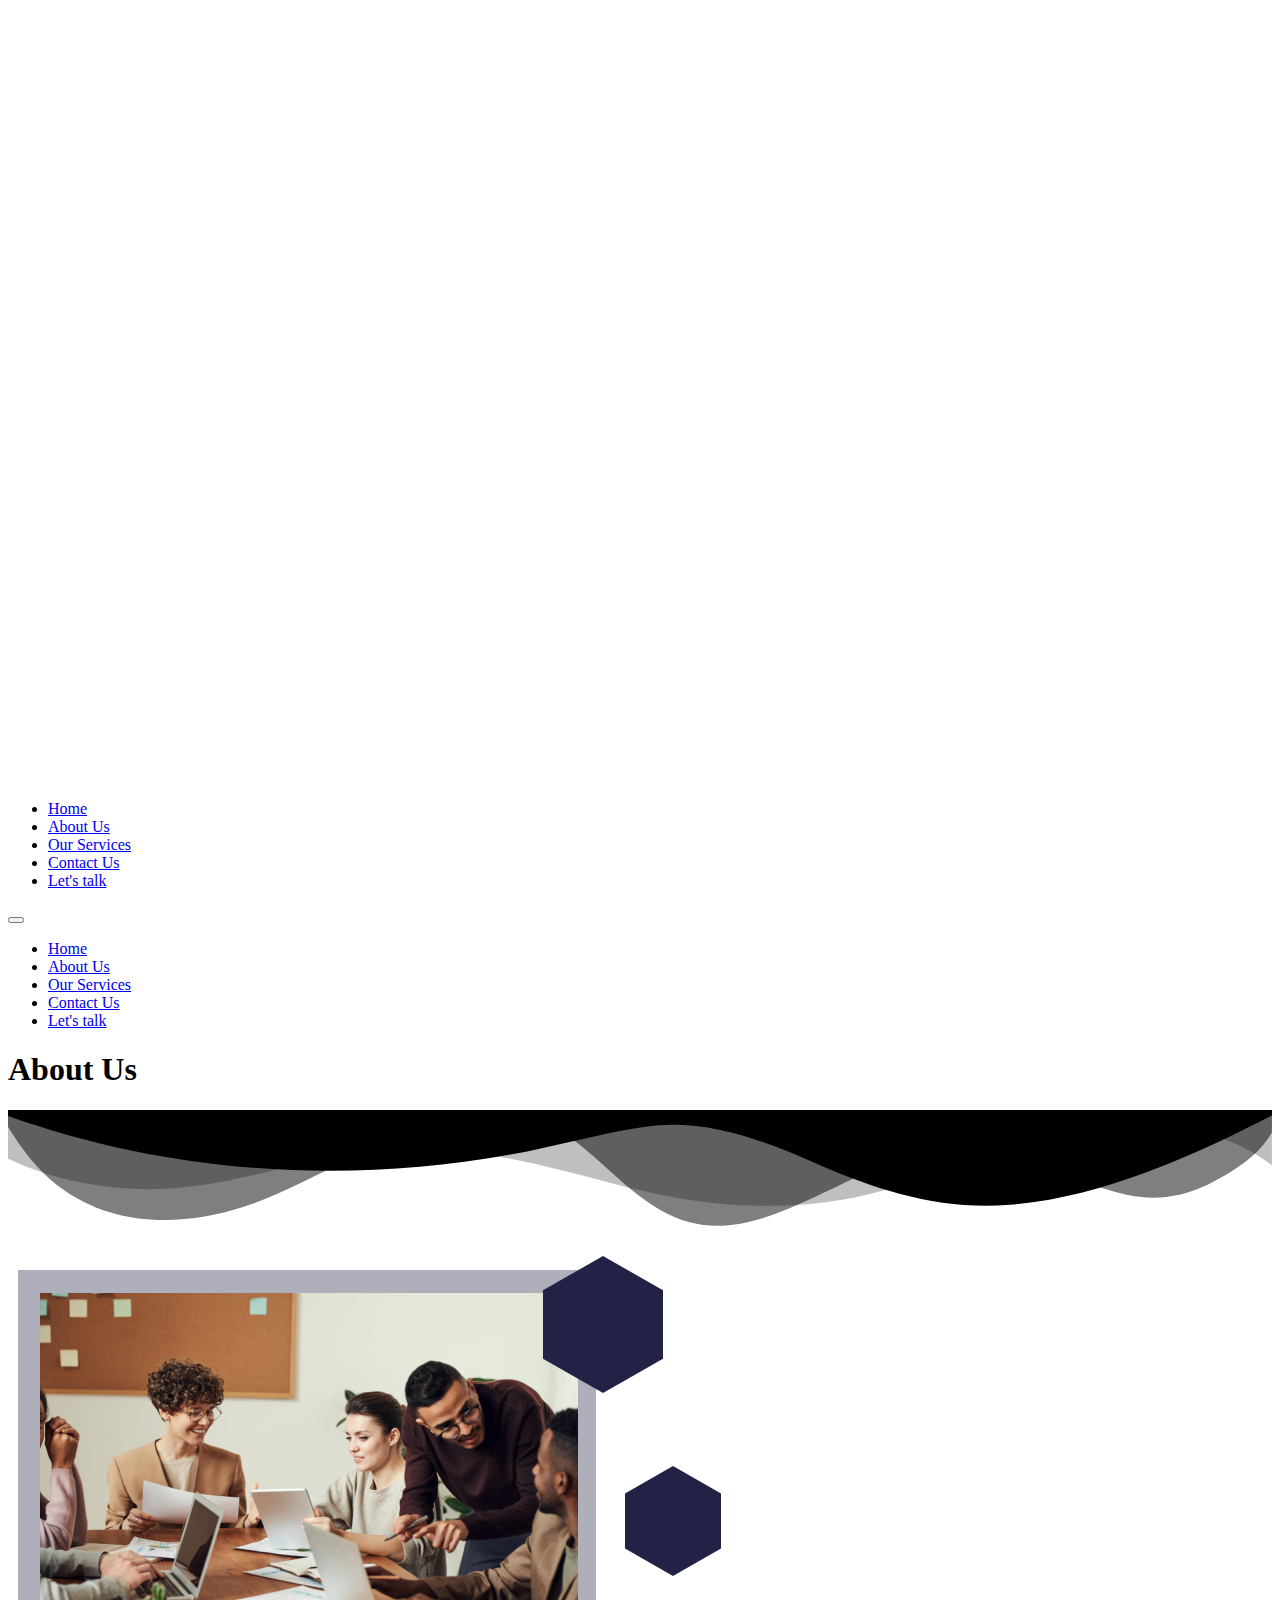
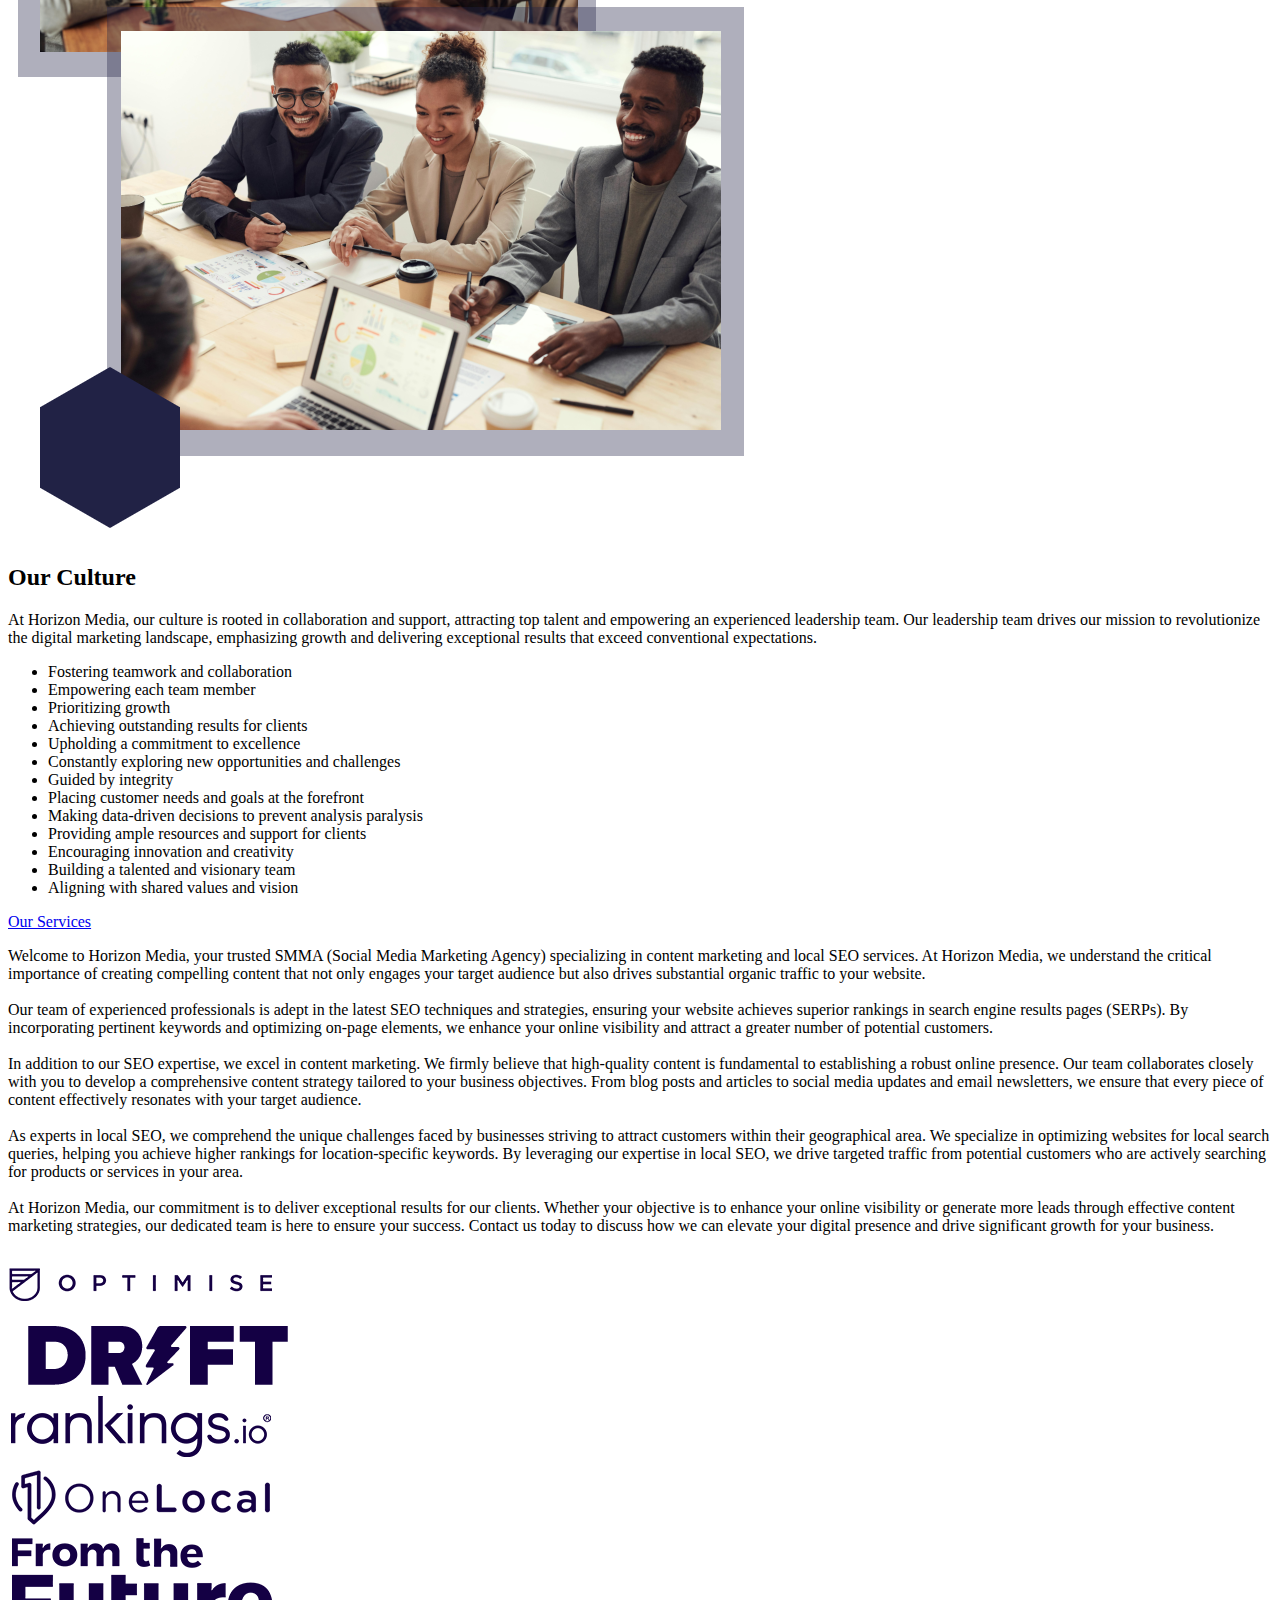
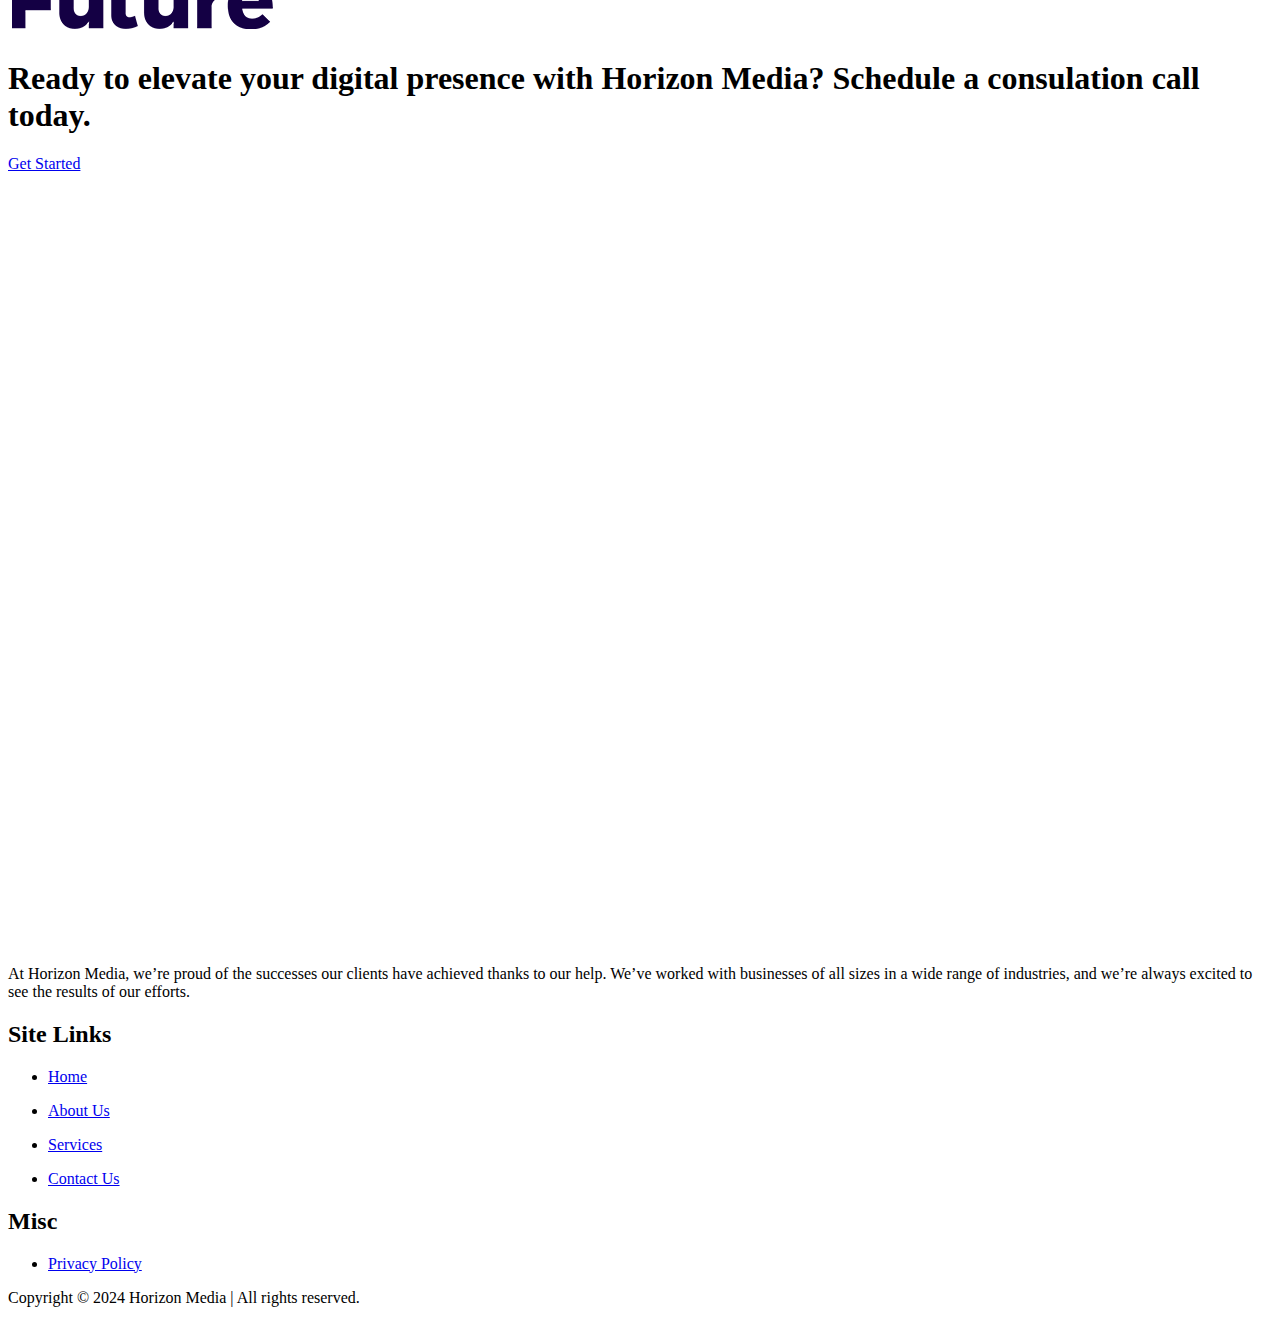
==== pages/about-us.html @ fee11a1e "Add files via upload" ====
<!DOCTYPE html>
<html lang="en">
  <head>
    <meta charset="UTF-8">
    <meta name="viewport" content="width=device-width, initial-scale=1.0">
    <title>About Us - Horizon Media</title>
    <link rel="preconnect" href="https://fonts.googleapis.com">
    <link rel="preconnect" href="https://fonts.gstatic.com" crossorigin>
    <link href="https://fonts.googleapis.com/css2?family=Poppins:ital,wght@0,100;0,200;0,300;0,400;0,500;0,600;0,700;0,800;0,900;1,100;1,200;1,300;1,400;1,500;1,600;1,700;1,800;1,900&display=swap" rel="stylesheet">
    <link rel="stylesheet" href="https://cdnjs.cloudflare.com/ajax/libs/font-awesome/6.5.2/css/all.min.css" integrity="sha512-SnH5WK+bZxgPHs44uWIX+LLJAJ9/2PkPKZ5QiAj6Ta86w+fsb2TkcmfRyVX3pBnMFcV7oQPJkl9QevSCWr3W6A==" crossorigin="anonymous" referrerpolicy="no-referrer" />
    <link rel="stylesheet" href="../style/about-us.css">
    <link rel="shortcut icon" href="../images/logo-transparent-png.ico" type="image/x-icon">
  </head>
<body>
  <nav class="navbar">
    <div class="container">
      <div class="logo">
        <a href="index.html">
          <img src="../images/fullLogo.png" alt="logo">
        </a>
      </div>
      
      <div class="main-menu">
        <ul>
          <li>
            <a href="../index.html">Home</a>
          </li>
          <li>
            <a href="./about-us.html">About Us</a>
          </li>
          <li>
            <a href="#">Our Services</a>
          </li>
          <li>
            <a href="#">Contact Us</a>
          </li>
          <li>
            <a class="btn btn-light" href="#"> Let's talk
              <i class="fa-solid fa-phone"></i> 
            </a>
          </li>
        </ul>
      </div>
      <!-- Hamburger Button -->
      <button id="hamburger-button" class="hamburger-button">
        <div class="hamburger-line"></div>
        <div class="hamburger-line"></div>
        <div class="hamburger-line"></div>
      </button>
      <div class="mobile-menu">
        <ul>
          <li>
            <a href="../index.html">Home</a>
          </li>
          <li>
            <a href="./about-us.html">About Us</a>
          </li>
          <li>
            <a href="#">Our Services</a>
          </li>
          <li>
            <a href="#">Contact Us</a>
          </li>
          <li>
            <a class="btn btn-light" href="#"> Let's talk
              <i class="fa-solid fa-phone"></i> 
            </a>
          </li>
        </ul>
      </div>
    </div>
  </nav>
<!-- title -->
  <header class="title">
    <div class="container">
      <h1 class="title-heading text-xxl">
        About Us
      </h1>
    </div>
    <div class="custom-shape-divider-bottom-1721507248">
      <svg data-name="Layer 1" xmlns="http://www.w3.org/2000/svg" viewBox="0 0 1200 120" preserveAspectRatio="none">
          <path d="M0,0V46.29c47.79,22.2,103.59,32.17,158,28,70.36-5.37,136.33-33.31,206.8-37.5C438.64,32.43,512.34,53.67,583,72.05c69.27,18,138.3,24.88,209.4,13.08,36.15-6,69.85-17.84,104.45-29.34C989.49,25,1113-14.29,1200,52.47V0Z" opacity=".25" class="shape-fill"></path>
          <path d="M0,0V15.81C13,36.92,27.64,56.86,47.69,72.05,99.41,111.27,165,111,224.58,91.58c31.15-10.15,60.09-26.07,89.67-39.8,40.92-19,84.73-46,130.83-49.67,36.26-2.85,70.9,9.42,98.6,31.56,31.77,25.39,62.32,62,103.63,73,40.44,10.79,81.35-6.69,119.13-24.28s75.16-39,116.92-43.05c59.73-5.85,113.28,22.88,168.9,38.84,30.2,8.66,59,6.17,87.09-7.5,22.43-10.89,48-26.93,60.65-49.24V0Z" opacity=".5" class="shape-fill"></path>
          <path d="M0,0V5.63C149.93,59,314.09,71.32,475.83,42.57c43-7.64,84.23-20.12,127.61-26.46,59-8.63,112.48,12.24,165.56,35.4C827.93,77.22,886,95.24,951.2,90c86.53-7,172.46-45.71,248.8-84.81V0Z" class="shape-fill"></path>
      </svg>
    </div>
  </header>  
  <section class="info1">
    <div class="container">
      <div class="img-container">
        <img src="../images/group-image.png" alt="Group Photo">
      </div>
      <div class="info1-content">
        <h2 class="info1-heading text-xl">
          Our Culture
        </h2>
        <p class="info1-text text-md">
          At Horizon Media, our culture is rooted in collaboration and support, attracting top talent and empowering an experienced leadership team. Our leadership team drives our mission to revolutionize the digital marketing landscape, emphasizing growth and delivering exceptional results that exceed conventional expectations.
        </p>
        <div class="list text-sm">
          <ul>
            <li>Fostering teamwork and collaboration</li>
            <li>Empowering each team member</li>
            <li>Prioritizing growth</li>
            <li>Achieving outstanding results for clients</li>
            <li>Upholding a commitment to excellence</li>
            <li>Constantly exploring new opportunities and challenges</li>
            <li>Guided by integrity</li>
            <li>Placing customer needs and goals at the forefront</li>
            <li>Making data-driven decisions to prevent analysis paralysis</li>
            <li>Providing ample resources and support for clients</li>
            <li>Encouraging innovation and creativity</li>
            <li>Building a talented and visionary team</li>
            <li>Aligning with shared values and vision</li>
          </ul>
        </div>
        <a href="#" class="btn btn-primary">Our Services<i class="fa-solid fa-arrow-right"></i></a>
      </div>
    </div>
  </section>
  <section class="info2">
    <div class="container">
      <div class="info2-content">
        <p class="info2-text text-md">
          Welcome to Horizon Media, your trusted SMMA (Social Media Marketing Agency) specializing in content marketing and local SEO services. At Horizon Media, we understand the critical importance of creating compelling content that not only engages your target audience but also drives substantial organic traffic to your website.
          <br><br>
          Our team of experienced professionals is adept in the latest SEO techniques and strategies, ensuring your website achieves superior rankings in search engine results pages (SERPs). By incorporating pertinent keywords and optimizing on-page elements, we enhance your online visibility and attract a greater number of potential customers.
          <br><br>
          In addition to our SEO expertise, we excel in content marketing. We firmly believe that high-quality content is fundamental to establishing a robust online presence. Our team collaborates closely with you to develop a comprehensive content strategy tailored to your business objectives. From blog posts and articles to social media updates and email newsletters, we ensure that every piece of content effectively resonates with your target audience.
          <br><br>
          As experts in local SEO, we comprehend the unique challenges faced by businesses striving to attract customers within their geographical area. We specialize in optimizing websites for local search queries, helping you achieve higher rankings for location-specific keywords. By leveraging our expertise in local SEO, we drive targeted traffic from potential customers who are actively searching for products or services in your area.
          <br><br>
          At Horizon Media, our commitment is to deliver exceptional results for our clients. Whether your objective is to enhance your online visibility or generate more leads through effective content marketing strategies, our dedicated team is here to ensure your success. Contact us today to discuss how we can elevate your digital presence and drive significant growth for your business.
        </p>
      </div>
    </div>
  </section>
  <section class="sponsors">
    <div class="container">
      <div class="img-container">
        <img src="../images/optimise.png" alt="logo">
      </div>
      <div class="img-container">
        <img src="../images/drift-2.png" alt="logo">
      </div>
      <div class="img-container">
        <img src="../images/rankings-b.png" alt="logo">
      </div>
      <div class="img-container">
        <img src="../images/one-local-b.png" alt="logo">
      </div>
      <div class="img-container">
        <img src="../images/ftf-2.png" alt="logo">
      </div>
    </div>
  </section>
  <section class="call">
    <div class="container">
      <h1 class="call-heading text-xxl">
        Ready to elevate your digital presence with Horizon Media? Schedule a consulation call today.
      </h1>
      <div class="cta-action">
        <a href="#" class="btn btn-light">Get Started<i class="fas fa-arrow-right"></i></a>
      </div>
    </div>
  </section>
  <footer>
    <div class="container">
      <div class="col-1">
        <a href="index.html" class="logo">
          <img src="../images/fullLogo.png" alt="">
        </a>
        <p class="footer-text text-md">
          At Horizon Media, we’re proud of the successes our clients have achieved thanks to our help. We’ve worked with businesses of all sizes in a wide range of industries, and we’re always excited to see the results of our efforts.
        </p>
        <div class="icons">
          <div class="fb">
            <a href="#"><i class="fab fa-facebook-f"></i></a>
          </div>
          <div class="ig">
            <a href="#"><i class="fa-brands fa-instagram"></i></a>
          </div>
        </div>
      </div>
      <div class="col-2">
        <h2 class="footer-heading">
          Site Links
        </h2>
        <div class="links">
          <ul>
            <li><a href="#">Home</a></li>
          </ul>
          <ul>
            <li><a href="#">About Us</a></li>
          </ul>
          <ul>
            <li><a href="#">Services</a></li>
          </ul>
          <ul>
            <li><a href="#">Contact Us</a></li>
          </ul>
        </div>
      </div>
      <div class="col-3">
        <h2 class="footer-heading">
          Misc
        </h2>
        <div class="links">
          <ul>
            <li><a href="#">Privacy Policy</a></li>
          </ul>
        </div>
      </div>
    </div>
  </footer>
  <section class="copyright">
    <p>Copyright © 2024 Horizon Media | All rights reserved.</p>
  </section>
  <script src="../js/main.js" defer></script>
</body>
</html>
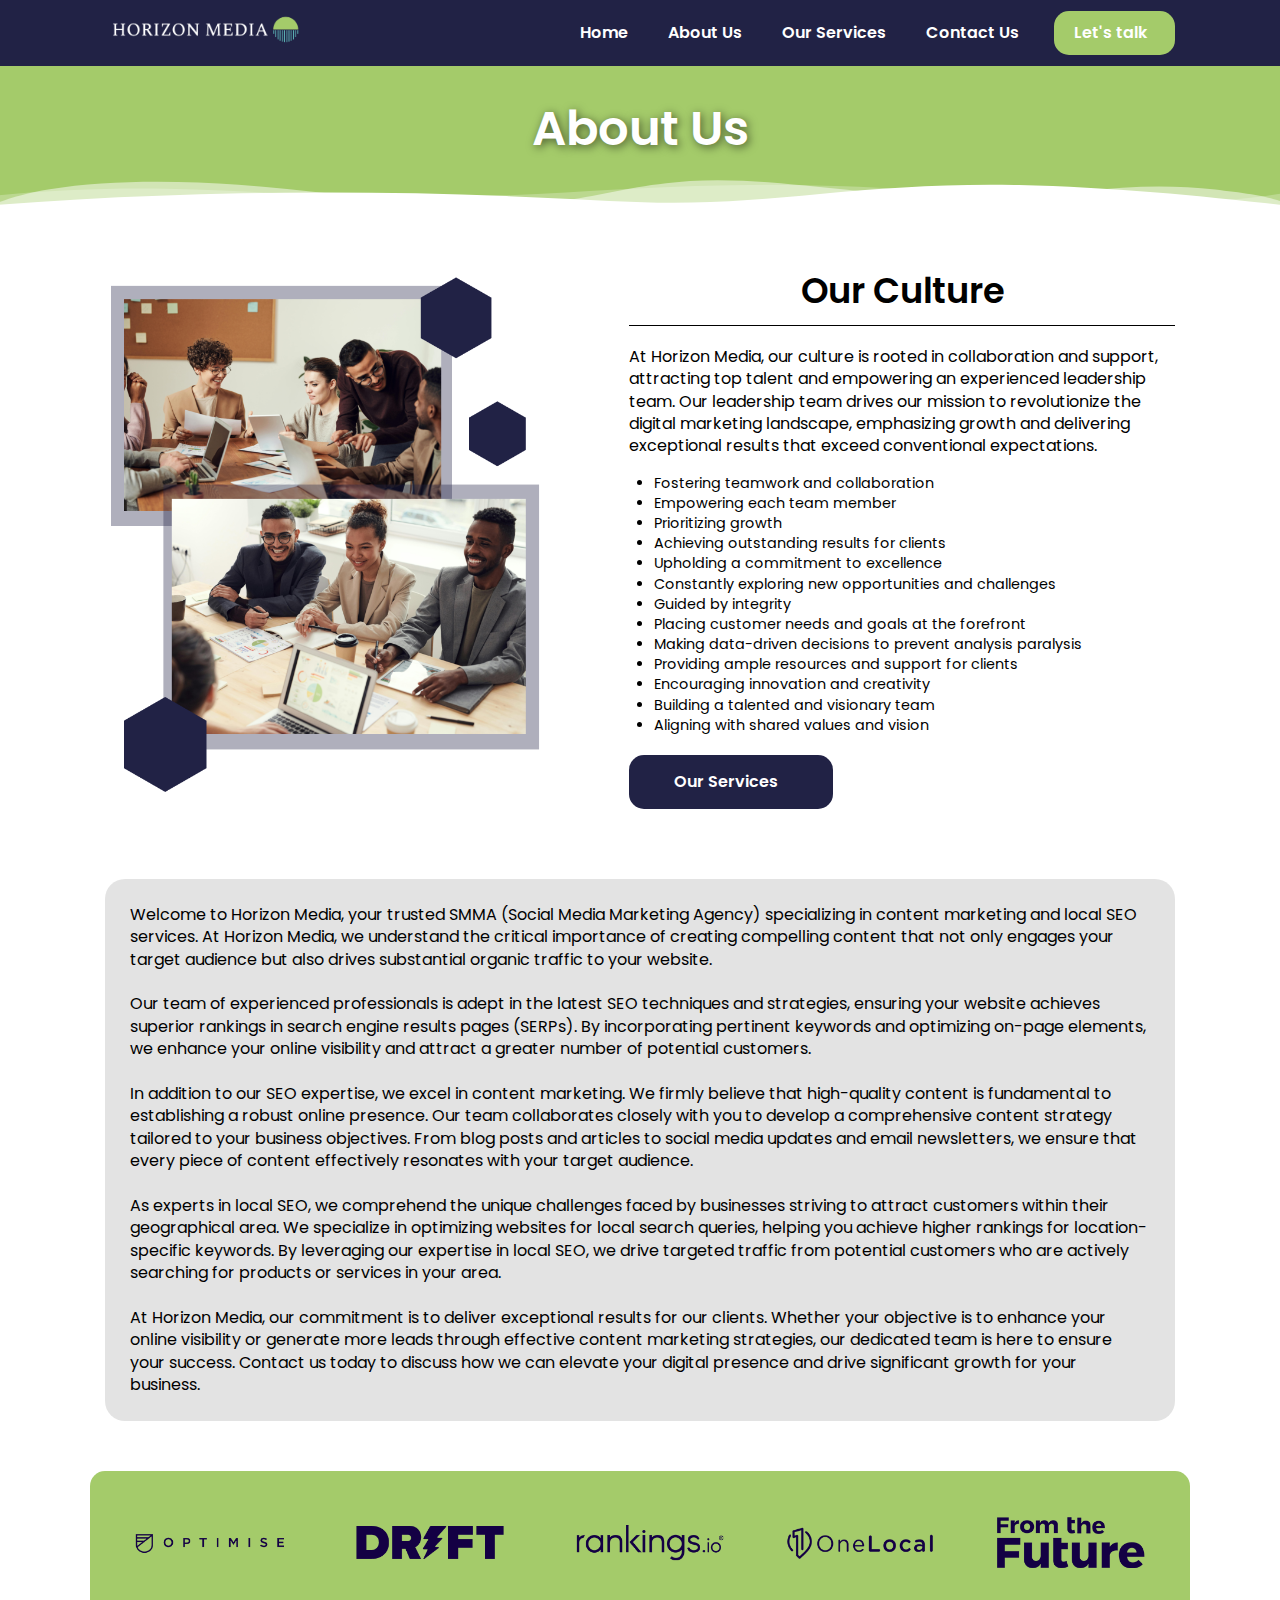
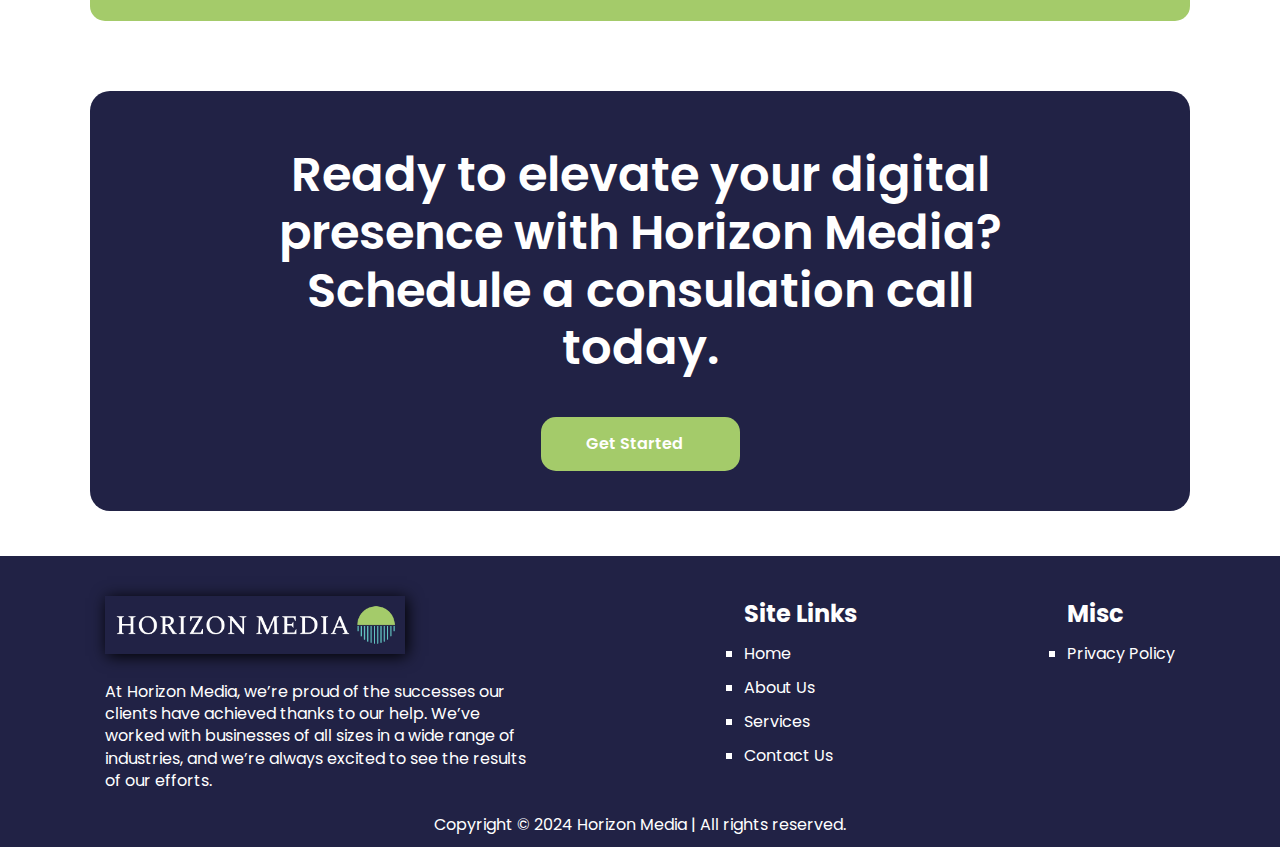
==== commit 948761b2: "Update about-us.html" ====
--- a/pages/about-us.html
+++ b/pages/about-us.html
@@ -114,7 +114,7 @@
             <li>Aligning with shared values and vision</li>
           </ul>
         </div>
-        <a href="#" class="btn btn-primary">Our Services<i class="fa-solid fa-arrow-right"></i></a>
+        <a href="./our-services.html" class="btn btn-primary">Our Services<i class="fa-solid fa-arrow-right"></i></a>
       </div>
     </div>
   </section>
@@ -218,4 +218,4 @@
   </section>
   <script src="../js/main.js" defer></script>
 </body>
-</html> +</html> 
--- a/style/about-us.css
+++ b/style/about-us.css
@@ -0,0 +1,537 @@
+* {
+  margin: 0;
+  padding: 0;
+  box-sizing: border-box;
+}
+
+:root {
+  --main-clr: #212245;
+  --acc-clr: #A4CB6A;
+  --scd-clr: #64C6C4;
+}
+
+.logo {
+  width: 200px;
+}
+
+html {
+  scroll-behavior: smooth;
+}
+
+body {
+  font-family: "Poppins", sans-serif;
+  font-size: 16px;
+  line-height: 1.5;
+  background-color: #fff;
+}
+
+a {
+  text-decoration: none;
+  color: white;
+}
+
+ul {
+  list-style: none;
+}
+
+img { 
+  max-width: 100%;
+}
+
+/* NavBar */
+.navbar {
+  background-color: var(--main-clr);
+  position: fixed;
+  top: 0;
+  left: 0;
+  width: 100%;
+  z-index: 100;
+}
+
+.navbar .container {
+  margin-top: 10px;
+  margin-bottom: 10px;
+  display: flex;
+  justify-content: space-between;
+  align-items: center;
+  position: relative;
+}
+
+.logo {
+  position: relative;
+}
+
+.navbar .main-menu {
+  position: relative;
+}
+
+.navbar .main-menu ul {
+  position: relative;
+  display: flex;
+}
+
+.navbar .main-menu ul li {
+  position: relative;
+}
+
+.navbar ul li a {
+  position: relative;
+  padding: 10px 20px;
+  display: block;
+  font-weight: 600;
+  transition: 0.5s;
+}
+
+.navbar ul li a:hover {
+  color: var(--acc-clr);
+}
+
+.navbar ul li a i {
+  margin-left: 8px;
+}
+
+.navbar ul li:last-child a {
+  margin-left: 15px;
+}
+
+.main-menu ul li a.btn:hover {
+  box-shadow: 1px 1px 10px var(--scd-clr);
+}
+
+/* header */
+
+header.title{
+  background-color: var(--acc-clr);
+}
+
+header.title .container {
+  padding-top: 100px;
+  padding-bottom: 20px;
+  color: white;
+  text-align: center;
+}
+
+.title-heading {
+  text-shadow: 2px 2px 10px rgba(0, 0, 0, 0.578);
+}
+
+.info1 .container{
+  display: flex;
+  align-items: center;
+  margin-top: 60px;
+}
+
+.info1 .container .img-container img{
+  width: 90%;
+  /* box-shadow: 0 8px 16px 0 rgba(0,0,0,0.2), 0 6px 20px 0 rgba(0,0,0,0.19); */
+}
+
+.info1 .container .img-container {
+  width: 49%;
+}
+
+.info1-content {
+  width: 51%;
+}
+
+h2.info1-heading {
+  font-weight: 600;
+  text-align: center;
+  border-bottom: 1px solid black;
+  padding-bottom: 10px;
+}
+
+.info1-text {
+  margin-top: 20px;
+  margin-bottom: 15px;
+}
+
+.info1-content .list {
+  padding-left: 25px;
+}
+
+.info1-content .list ul {
+  list-style-type: disc;
+}
+
+.info1-content a {
+  margin-top: 20px;
+}
+
+.info1-content a:hover {
+  box-shadow: 5px 5px 15px rgba(0, 0, 0, 0.368);
+}
+
+.info1-content a i {
+  margin-left: 10px;
+}
+
+
+.custom-shape-divider-bottom-1721507248 {
+  position: relative;
+  bottom: 0;
+  left: 0;
+  width: 100%;
+  overflow: hidden;
+  line-height: 0;
+  transform: rotate(180deg);
+}
+
+.custom-shape-divider-bottom-1721507248 svg {
+  position: relative;
+  display: block;
+  width: calc(100% + 1.3px);
+  height: 28px;
+  transform: rotateY(180deg);
+}
+
+.custom-shape-divider-bottom-1721507248 .shape-fill {
+  fill: #FFFFFF;
+}
+
+/* info2 */
+
+.info2-content {
+  background-color: rgba(138, 138, 138, 0.244);
+  border-radius: 20px;
+  padding: 25px;
+}
+
+.info2 .container {
+  margin-top: 70px;
+}
+
+/* sponsors */
+
+.sponsors .container {
+  background-color: var(--acc-clr);
+  height: 150px;
+  display: flex;
+  align-items: center;
+  border-radius: 15px;
+  margin-bottom: 70px;
+  margin-top: 50px;
+}
+
+.sponsors .container .img-container{
+  margin-inline: 30px;
+}
+
+.sponsors .container .img-container img {
+  width: 100%;
+}
+
+/* call */
+
+.call {
+  background-color: white;
+}
+
+.call .container {
+  background-color: var(--main-clr);
+  border-radius: 20px;
+  color: white;
+  padding-top: 55px;
+  padding-bottom: 40px;
+  display: flex;
+  flex-direction: column;
+  align-items: center;
+}
+
+.call-heading {
+  text-align: center;
+  width: 70%;
+  margin: 0 auto;
+}
+
+.call .container .cta-action {
+  margin-top: 40px;
+}
+
+.call .container .cta-action a:hover {
+  background-color: #bbe67c;
+  color: white;
+  box-shadow: 5px 5px 15px var(--scd-clr);
+}
+
+.call .container .cta-action a i {
+  margin-left: 12px;
+}
+/* footer */
+
+footer{
+  background-color: #212245;
+}
+
+footer .container {
+  margin-top: 45px;
+  display: flex;
+  justify-content: space-between;
+  padding-top: 40px;
+  color: white;
+}
+
+footer .container .col-1 {
+  width: 40%;
+}
+
+footer .container .col-1 .logo img {
+  width: 70%;
+  box-shadow: 2px 2px 15px black
+}
+
+.footer-text {
+  margin-top: 20px;
+}
+
+footer .links ul{
+  list-style-type: square;
+  margin-top: 10px;
+}
+
+.icons {
+  margin-top: 10px;
+  display: flex;
+  gap: 20px;
+  font-size: 30px;
+}
+
+footer .links ul li a {
+  transition: 0.4s;
+}
+
+footer .links ul li a:hover {
+  color: var(--acc-clr);
+}
+
+/* Copyright */
+
+.copyright {
+  padding: 10px 0;
+  background-color: #212245;
+  text-align: center;
+  color: white;
+}
+
+/* Utility Classes */
+
+.container {
+  max-width: 1100px;
+  margin: 0 auto;
+  padding: 0 15px;
+}
+
+.container-sm {
+  max-width: 1100px;
+  margin: 0 auto;
+  padding: 0 15px;
+}
+
+/* Buttons */
+.btn {
+  display: inline-block;
+  padding: 15px 45px;
+  background: var(--acc-clr);
+  font-weight: 600;
+  text-decoration: none;
+  border: none;
+  border-radius: 15px;
+  cursor: pointer;
+  transition: 0.5s;
+}
+
+.btn-primary {
+  background: var(--main-clr);
+  color: #fff;
+}
+
+.btn-primary:hover{
+  color: #212245;
+  background-color: #A4CB6A;
+}
+
+.btn-light {
+  background-color: var(--acc-clr);
+  color: #fff;
+}
+
+.btn.btn-light:hover {
+  color: var(--main-clr);
+}
+
+.btn-block {
+  display: block;
+  width: 100%;
+}
+
+/* text classes */
+
+.text-xxl {
+  font-size: 3rem;
+  line-height: 1.2;
+  font-weight: 600;
+}
+
+.text-xl {
+  font-size: 2.2rem;
+  line-height: 1.4;
+  font-weight: 500;
+}
+
+.text-lg {
+  font-size: 1.8rem;
+  line-height: 1.4;
+  font-weight: normal;
+}
+
+.text-md {
+  font-size: 1rem;
+  line-height: 1.4;
+  font-weight: normal;
+}
+
+.text-sm {
+  font-size: 0.9rem;
+  line-height: 1.4;
+  font-weight: normal;
+}
+
+.text-center{
+  text-align: center;
+}
+
+/* Hamburger Button */
+.hamburger-button {
+  display: none;
+  background: none;
+  border: none;
+  cursor: pointer;
+  padding: 10px;
+  z-index: 1000;
+  position: relative;
+}
+
+.hamburger-button .hamburger-line {
+  width: 30px;
+  height: 3px;
+  background: #ffffff;
+  margin: 6px 0;
+}
+
+/* Mobile Menu */
+.mobile-menu {
+  position: fixed;
+  top: 0;
+  right: -300px;
+  width: 250px;
+  height: 100%;
+  z-index: 900;
+  background-color: white;
+  box-shadow: 0px 0px 10px rgba(0,0,0,0.2);
+  transition: right 0.3s ease-in-out;
+}
+
+.mobile-menu.active {
+  right: 0;
+}
+
+.mobile-menu ul {
+  margin-top: 100px;
+  padding-right: 10px;
+}
+
+.mobile-menu ul li {
+  margin: 10px 0;
+}
+
+.mobile-menu ul li a {
+  font-size: 20px;
+  transition: 0.3s;
+}
+
+/* sponsors media query */
+
+@media screen and (max-width: 1000px) {
+  .sponsors .container .img-container:last-child{
+    display: none;
+  }
+}
+
+@media screen and (max-width: 766px) {
+  .sponsors .container .img-container:nth-child(4){
+    display: none;
+  }
+  .sponsors .container .img-container:nth-child(5){
+    display: none;
+  }
+}
+
+@media screen and (max-width: 960px) {
+  .text-xxl {
+    font-size: 2.5rem;
+  }
+
+  .info1 .container {
+    flex-direction: column;
+    align-items: center;
+    gap: 30px;
+  }
+
+  .info1 .container .img-container {
+    width: 70%;
+    display: flex;
+    justify-content: center;
+  }
+
+  .info1 .container .info1-content {
+    width: 90%;
+  }
+}
+
+@media screen and (max-width: 700px) {
+  .navbar .container {
+    justify-content: space-around;
+  }
+
+  .navbar .main-menu {
+    display: none;
+  }
+
+  .navbar .hamburger-button {
+    display: block;
+  }
+
+  div.mobile-menu ul li a{
+    color: black;
+  }
+
+  .hamburger-button .hamburger-line{
+    background-color: black;
+  }
+
+  .call-heading {
+    width: 100%;
+  }
+
+  footer .container {
+    flex-direction: column;
+    align-items: center;
+  }
+
+  footer .container .col-1,
+  footer .container .col-2,
+  footer .container .col-3 {
+    width: 90%;
+  }
+
+  footer .container .col-2,
+  footer .container .col-3 {
+    margin-top: 10px;
+  }
+
+  .copyright {
+    padding: 25px 0;
+  }
+
+
+}
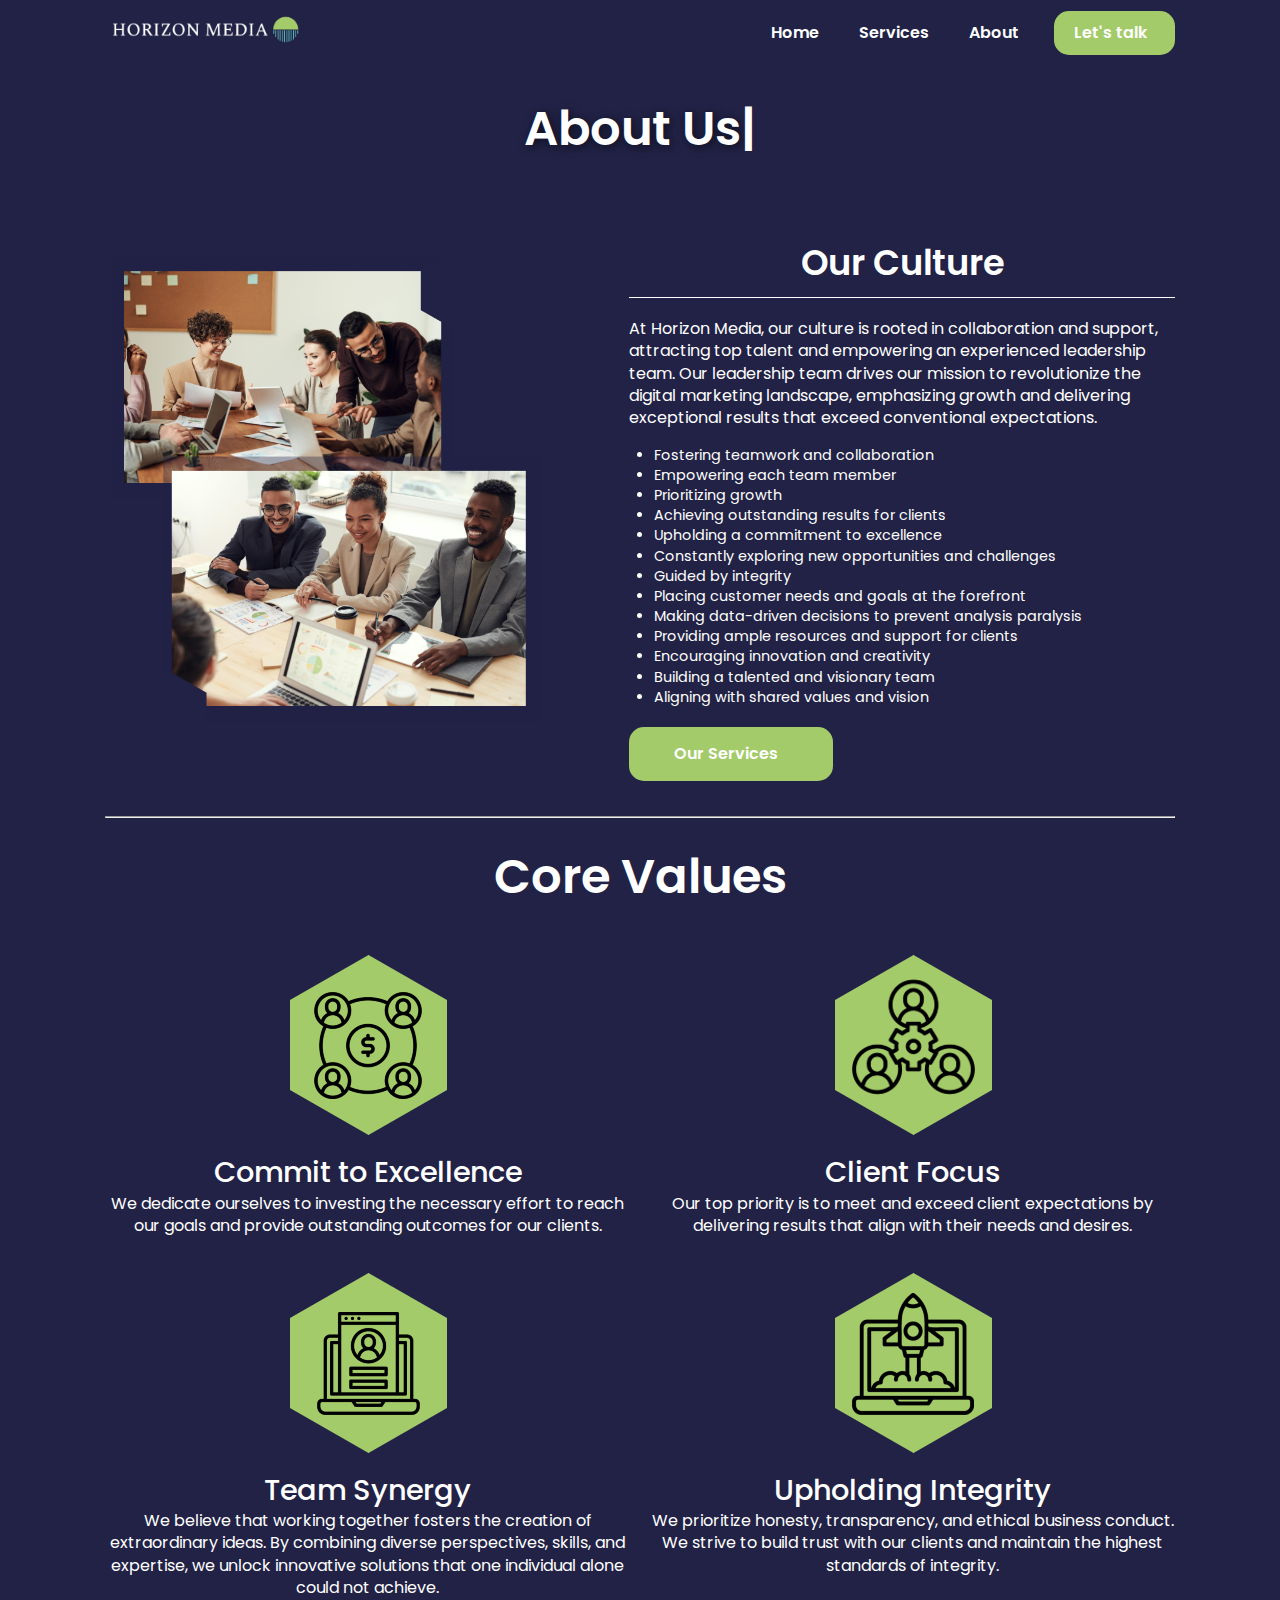
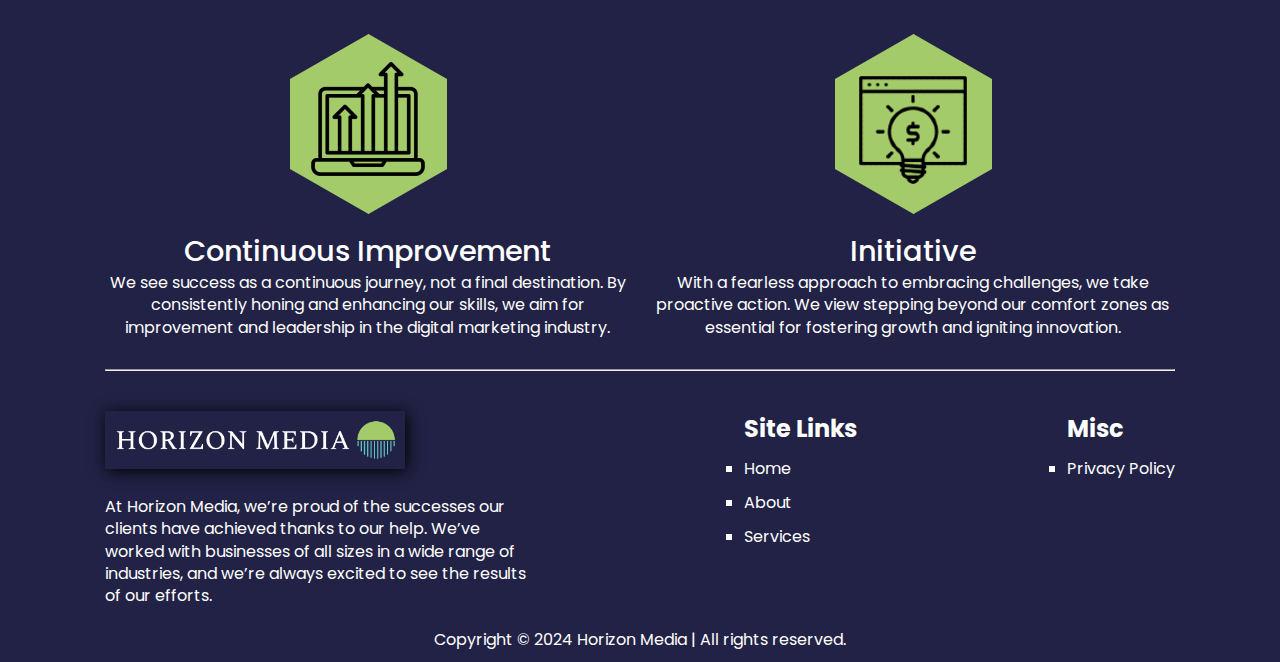
==== commit 8f6f8fda: "Update about-us.html" ====
--- a/pages/about-us.html
+++ b/pages/about-us.html
@@ -3,7 +3,7 @@
   <head>
     <meta charset="UTF-8">
     <meta name="viewport" content="width=device-width, initial-scale=1.0">
-    <title>About Us - Horizon Media</title>
+    <title>About - Horizon Media</title>
     <link rel="preconnect" href="https://fonts.googleapis.com">
     <link rel="preconnect" href="https://fonts.gstatic.com" crossorigin>
     <link href="https://fonts.googleapis.com/css2?family=Poppins:ital,wght@0,100;0,200;0,300;0,400;0,500;0,600;0,700;0,800;0,900;1,100;1,200;1,300;1,400;1,500;1,600;1,700;1,800;1,900&display=swap" rel="stylesheet">
@@ -15,7 +15,7 @@
   <nav class="navbar">
     <div class="container">
       <div class="logo">
-        <a href="index.html">
+        <a href="../index.html">
           <img src="../images/fullLogo.png" alt="logo">
         </a>
       </div>
@@ -26,13 +26,10 @@
             <a href="../index.html">Home</a>
           </li>
           <li>
-            <a href="./about-us.html">About Us</a>
-          </li>
-          <li>
-            <a href="#">Our Services</a>
-          </li>
-          <li>
-            <a href="#">Contact Us</a>
+            <a href="./our-services.html">Services</a>
+          </li>
+          <li>
+            <a href="./about-us.html">About</a>
           </li>
           <li>
             <a class="btn btn-light" href="#"> Let's talk
@@ -53,13 +50,10 @@
             <a href="../index.html">Home</a>
           </li>
           <li>
-            <a href="./about-us.html">About Us</a>
-          </li>
-          <li>
-            <a href="#">Our Services</a>
-          </li>
-          <li>
-            <a href="#">Contact Us</a>
+            <a href="./our-services.html">Services</a>
+          </li>
+          <li>
+            <a href="./about-us.html">About</a>
           </li>
           <li>
             <a class="btn btn-light" href="#"> Let's talk
@@ -71,20 +65,14 @@
     </div>
   </nav>
 <!-- title -->
-  <header class="title">
-    <div class="container">
-      <h1 class="title-heading text-xxl">
-        About Us
-      </h1>
-    </div>
-    <div class="custom-shape-divider-bottom-1721507248">
-      <svg data-name="Layer 1" xmlns="http://www.w3.org/2000/svg" viewBox="0 0 1200 120" preserveAspectRatio="none">
-          <path d="M0,0V46.29c47.79,22.2,103.59,32.17,158,28,70.36-5.37,136.33-33.31,206.8-37.5C438.64,32.43,512.34,53.67,583,72.05c69.27,18,138.3,24.88,209.4,13.08,36.15-6,69.85-17.84,104.45-29.34C989.49,25,1113-14.29,1200,52.47V0Z" opacity=".25" class="shape-fill"></path>
-          <path d="M0,0V15.81C13,36.92,27.64,56.86,47.69,72.05,99.41,111.27,165,111,224.58,91.58c31.15-10.15,60.09-26.07,89.67-39.8,40.92-19,84.73-46,130.83-49.67,36.26-2.85,70.9,9.42,98.6,31.56,31.77,25.39,62.32,62,103.63,73,40.44,10.79,81.35-6.69,119.13-24.28s75.16-39,116.92-43.05c59.73-5.85,113.28,22.88,168.9,38.84,30.2,8.66,59,6.17,87.09-7.5,22.43-10.89,48-26.93,60.65-49.24V0Z" opacity=".5" class="shape-fill"></path>
-          <path d="M0,0V5.63C149.93,59,314.09,71.32,475.83,42.57c43-7.64,84.23-20.12,127.61-26.46,59-8.63,112.48,12.24,165.56,35.4C827.93,77.22,886,95.24,951.2,90c86.53-7,172.46-45.71,248.8-84.81V0Z" class="shape-fill"></path>
-      </svg>
-    </div>
-  </header>  
+<header class="title">
+  <div class="container">
+    <div class="title-container">
+      <span id="typewriter" class="title-heading text-xxl">About Us</span><span id="cursor" class="text-xxl">|</span>
+    </div>
+  </div>
+</header>
+  <!-- Culture -->
   <section class="info1">
     <div class="container">
       <div class="img-container">
@@ -114,60 +102,101 @@
             <li>Aligning with shared values and vision</li>
           </ul>
         </div>
-        <a href="./our-services.html" class="btn btn-primary">Our Services<i class="fa-solid fa-arrow-right"></i></a>
+        <a href="./our-services.html" class="btn btn-light">Our Services<i class="fa-solid fa-arrow-right"></i></a>
       </div>
     </div>
   </section>
-  <section class="info2">
-    <div class="container">
-      <div class="info2-content">
-        <p class="info2-text text-md">
-          Welcome to Horizon Media, your trusted SMMA (Social Media Marketing Agency) specializing in content marketing and local SEO services. At Horizon Media, we understand the critical importance of creating compelling content that not only engages your target audience but also drives substantial organic traffic to your website.
-          <br><br>
-          Our team of experienced professionals is adept in the latest SEO techniques and strategies, ensuring your website achieves superior rankings in search engine results pages (SERPs). By incorporating pertinent keywords and optimizing on-page elements, we enhance your online visibility and attract a greater number of potential customers.
-          <br><br>
-          In addition to our SEO expertise, we excel in content marketing. We firmly believe that high-quality content is fundamental to establishing a robust online presence. Our team collaborates closely with you to develop a comprehensive content strategy tailored to your business objectives. From blog posts and articles to social media updates and email newsletters, we ensure that every piece of content effectively resonates with your target audience.
-          <br><br>
-          As experts in local SEO, we comprehend the unique challenges faced by businesses striving to attract customers within their geographical area. We specialize in optimizing websites for local search queries, helping you achieve higher rankings for location-specific keywords. By leveraging our expertise in local SEO, we drive targeted traffic from potential customers who are actively searching for products or services in your area.
-          <br><br>
-          At Horizon Media, our commitment is to deliver exceptional results for our clients. Whether your objective is to enhance your online visibility or generate more leads through effective content marketing strategies, our dedicated team is here to ensure your success. Contact us today to discuss how we can elevate your digital presence and drive significant growth for your business.
-        </p>
-      </div>
+  <!-- values -->
+  <section class="values">
+    <div class="container">
+      <hr>
+      <div class="content-container">
+        <h1 class="value-heading text-xxl">
+          Core Values
+        </h1>
+        <div class="value-container">
+          <div class="row-1">
+            <div class="col-1">
+              <div class="img-container">
+                <img src="../images/icon-1.png" alt="">
+              </div>
+              <h2 class="content-heading text-lg">
+                Commit to Excellence
+              </h2>
+              <p class="content-text text-md">
+                We dedicate ourselves to investing the necessary effort to reach our goals and provide outstanding outcomes for our clients.
+              </p>
+            </div>
+            <div class="col-2">
+              <div class="img-container">
+                <img src="../images/icon-2.png" alt="">
+              </div>
+              <h2 class="content-heading text-lg">
+                Client Focus
+              </h2>
+              <p class="content-text text-md">
+                Our top priority is to meet and exceed client expectations by delivering results that align with their needs and desires.
+              </p>
+            </div>
+          </div>
+          <div class="row-2">
+            <div class="col-1">
+              <div class="img-container">
+                <img src="../images/icon-3.png" alt="">
+              </div>
+              <h2 class="content-heading text-lg">
+                Team Synergy
+              </h2>
+              <p class="content-text text-md">
+                We believe that working together fosters the creation of extraordinary ideas. By combining diverse perspectives, skills, and expertise, we unlock innovative solutions that one individual alone could not achieve.
+              </p>
+            </div>
+            <div class="col-2">
+              <div class="img-container">
+                <img src="../images/icon-4.png" alt="">
+              </div>
+              <h2 class="content-heading text-lg">
+                Upholding Integrity
+              </h2>
+              <p class="content-text text-md">
+                We prioritize honesty, transparency, and ethical business conduct. We strive to build trust with our clients and maintain the highest standards of integrity.
+              </p>
+            </div>
+          </div>
+          <div class="row-3">
+            <div class="col-1">
+              <div class="img-container">
+                <img src="../images/icon-5.png" alt="">
+              </div>
+              <h2 class="content-heading text-lg">
+                Continuous Improvement
+              </h2>
+              <p class="content-text text-md">
+                We see success as a continuous journey, not a final destination. By consistently honing and enhancing our skills, we aim for improvement and leadership in the digital marketing industry.
+              </p>
+            </div>
+            <div class="col-2">
+              <div class="img-container">
+                <img src="../images/icon-6.png" alt="">
+              </div>
+              <h2 class="content-heading text-lg">
+                Initiative
+              </h2>
+              <p class="content-text text-md">
+                With a fearless approach to embracing challenges, we take proactive action. We view stepping beyond our comfort zones as essential for fostering growth and igniting innovation. 
+              </p>
+            </div>
+          </div>
+        </div>
+      </div>
+      <hr>
     </div>
   </section>
-  <section class="sponsors">
-    <div class="container">
-      <div class="img-container">
-        <img src="../images/optimise.png" alt="logo">
-      </div>
-      <div class="img-container">
-        <img src="../images/drift-2.png" alt="logo">
-      </div>
-      <div class="img-container">
-        <img src="../images/rankings-b.png" alt="logo">
-      </div>
-      <div class="img-container">
-        <img src="../images/one-local-b.png" alt="logo">
-      </div>
-      <div class="img-container">
-        <img src="../images/ftf-2.png" alt="logo">
-      </div>
-    </div>
-  </section>
-  <section class="call">
-    <div class="container">
-      <h1 class="call-heading text-xxl">
-        Ready to elevate your digital presence with Horizon Media? Schedule a consulation call today.
-      </h1>
-      <div class="cta-action">
-        <a href="#" class="btn btn-light">Get Started<i class="fas fa-arrow-right"></i></a>
-      </div>
-    </div>
-  </section>
+  <!-- footer -->
   <footer>
     <div class="container">
       <div class="col-1">
-        <a href="index.html" class="logo">
+        <a href="../index.html" class="logo">
           <img src="../images/fullLogo.png" alt="">
         </a>
         <p class="footer-text text-md">
@@ -188,16 +217,13 @@
         </h2>
         <div class="links">
           <ul>
-            <li><a href="#">Home</a></li>
-          </ul>
-          <ul>
-            <li><a href="#">About Us</a></li>
-          </ul>
-          <ul>
-            <li><a href="#">Services</a></li>
-          </ul>
-          <ul>
-            <li><a href="#">Contact Us</a></li>
+            <li><a href="../index.html">Home</a></li>
+          </ul>
+          <ul>
+            <li><a href="./about-us.html">About</a></li>
+          </ul>
+          <ul>
+            <li><a href="./our-services.html">Services</a></li>
           </ul>
         </div>
       </div>
@@ -217,5 +243,40 @@
     <p>Copyright © 2024 Horizon Media | All rights reserved.</p>
   </section>
   <script src="../js/main.js" defer></script>
+  <script>
+    function sleep(ms) {
+      return new Promise((resolve) => setTimeout(resolve, ms));
+    }
+
+    const phrases = ["About Us"];
+    const el = document.getElementById("typewriter");
+
+    let sleepTime = 100;
+
+    let curPhraseIndex = 0;
+
+    const writeLoop = async () => {
+      while (true) {
+        let curWord = phrases[curPhraseIndex];
+        
+        for (let i = 0; i < curWord.length; i++) {
+          el.innerText = curWord.substring(0,i + 1);
+          await sleep(sleepTime); 
+        }
+
+        await sleep(sleepTime * 10);
+
+        for (let i = curWord.length; i > 0; i--) {
+          el.innerText = curWord.substring(0,i - 1);
+          await sleep(sleepTime); 
+        }
+
+        await sleep(sleepTime * 5);
+      }
+    };
+
+
+    writeLoop();
+  </script>
 </body>
 </html> 
--- a/style/about-us.css
+++ b/style/about-us.css
@@ -36,6 +36,10 @@
 
 img { 
   max-width: 100%;
+}
+
+section {
+  background-color: #212245;
 }
 
 /* NavBar */
@@ -101,7 +105,12 @@
 /* header */
 
 header.title{
-  background-color: var(--acc-clr);
+  background-color: var(--main-clr);
+}
+
+.title-container {
+  display: inline-block;
+  position: relative;
 }
 
 header.title .container {
@@ -111,14 +120,33 @@
   text-align: center;
 }
 
-.title-heading {
+#typewriter {
   text-shadow: 2px 2px 10px rgba(0, 0, 0, 0.578);
 }
 
+#cursor {
+  animation: blink 1s linear infinite;
+}
+
+@keyframes blink {
+  0% {
+    opacity: 100%;
+  }
+  50% {
+    opacity: 0%;
+  }
+}
+
+
+
+/* info1 */
+
 .info1 .container{
   display: flex;
   align-items: center;
-  margin-top: 60px;
+  padding-top: 60px;
+  padding-bottom: 35px;
+  color: white;
 }
 
 .info1 .container .img-container img{
@@ -137,7 +165,7 @@
 h2.info1-heading {
   font-weight: 600;
   text-align: center;
-  border-bottom: 1px solid black;
+  border-bottom: 1px solid white;
   padding-bottom: 10px;
 }
 
@@ -166,97 +194,58 @@
   margin-left: 10px;
 }
 
-
-.custom-shape-divider-bottom-1721507248 {
-  position: relative;
-  bottom: 0;
-  left: 0;
-  width: 100%;
-  overflow: hidden;
-  line-height: 0;
-  transform: rotate(180deg);
-}
-
-.custom-shape-divider-bottom-1721507248 svg {
-  position: relative;
-  display: block;
-  width: calc(100% + 1.3px);
-  height: 28px;
-  transform: rotateY(180deg);
-}
-
-.custom-shape-divider-bottom-1721507248 .shape-fill {
-  fill: #FFFFFF;
-}
-
-/* info2 */
-
-.info2-content {
-  background-color: rgba(138, 138, 138, 0.244);
-  border-radius: 20px;
-  padding: 25px;
-}
-
-.info2 .container {
-  margin-top: 70px;
-}
-
-/* sponsors */
-
-.sponsors .container {
-  background-color: var(--acc-clr);
-  height: 150px;
-  display: flex;
-  align-items: center;
-  border-radius: 15px;
-  margin-bottom: 70px;
-  margin-top: 50px;
-}
-
-.sponsors .container .img-container{
-  margin-inline: 30px;
-}
-
-.sponsors .container .img-container img {
-  width: 100%;
-}
-
-/* call */
-
-.call {
-  background-color: white;
-}
-
-.call .container {
-  background-color: var(--main-clr);
-  border-radius: 20px;
+/* values */
+
+
+.values .container {
   color: white;
-  padding-top: 55px;
-  padding-bottom: 40px;
-  display: flex;
+}
+
+.values .content-container {
+  margin-top: 30px;
+  margin-bottom: 30px;
+}
+
+.values .container h1 {
+  text-align: center;
+  font-weight: 600;
+}
+
+.value-container {
+  display: flex;
+  margin-top: 40px;
   flex-direction: column;
-  align-items: center;
-}
-
-.call-heading {
-  text-align: center;
-  width: 70%;
-  margin: 0 auto;
-}
-
-.call .container .cta-action {
-  margin-top: 40px;
-}
-
-.call .container .cta-action a:hover {
-  background-color: #bbe67c;
-  color: white;
-  box-shadow: 5px 5px 15px var(--scd-clr);
-}
-
-.call .container .cta-action a i {
-  margin-left: 12px;
-}
+  gap: 25px;
+}
+
+.row-1,
+.row-2,
+.row-3 {
+  display: flex;
+  flex-direction: row;
+  gap: 20px;
+  text-align: center;
+}
+
+.value-container .col-1,
+.value-container .col-2 {
+  width: 50%;
+}
+
+.value-container .img-container {
+  text-align: center;
+}
+
+
+h2.content-heading {
+  font-weight: 500;
+  text-align: center;
+}
+
+.value-content .content-text { 
+  margin-top: 15px;
+}
+
 /* footer */
 
 footer{
@@ -264,7 +253,6 @@
 }
 
 footer .container {
-  margin-top: 45px;
   display: flex;
   justify-content: space-between;
   padding-top: 40px;
@@ -426,8 +414,8 @@
   width: 250px;
   height: 100%;
   z-index: 900;
-  background-color: white;
-  box-shadow: 0px 0px 10px rgba(0,0,0,0.2);
+  background-color: #212245;
+  box-shadow: 2px 2px 20px rgba(0, 0, 0, 0.671);
   transition: right 0.3s ease-in-out;
 }
 
@@ -449,22 +437,6 @@
   transition: 0.3s;
 }
 
-/* sponsors media query */
-
-@media screen and (max-width: 1000px) {
-  .sponsors .container .img-container:last-child{
-    display: none;
-  }
-}
-
-@media screen and (max-width: 766px) {
-  .sponsors .container .img-container:nth-child(4){
-    display: none;
-  }
-  .sponsors .container .img-container:nth-child(5){
-    display: none;
-  }
-}
 
 @media screen and (max-width: 960px) {
   .text-xxl {
@@ -478,7 +450,7 @@
   }
 
   .info1 .container .img-container {
-    width: 70%;
+    width: 55%;
     display: flex;
     justify-content: center;
   }
@@ -488,7 +460,7 @@
   }
 }
 
-@media screen and (max-width: 700px) {
+@media screen and (max-width: 670px) {
   .navbar .container {
     justify-content: space-around;
   }
@@ -502,20 +474,44 @@
   }
 
   div.mobile-menu ul li a{
-    color: black;
+    color: #fff;
   }
 
   .hamburger-button .hamburger-line{
-    background-color: black;
-  }
-
-  .call-heading {
+    background-color: white;
+  }
+
+
+  .info1 .container .img-container {
     width: 100%;
+  }
+
+  .value-container {
+    flex-direction: column;
+    align-items: center;
+
+  }
+
+  .value-container .col-1,
+  .value-container .col-2{
+  width: 100%;
+}
+
+.value-content .content-text {
+  width: 100%;
+  text-align: center;
+}
+
+
+  .row-1,
+  .row-2,
+  .row-3 {
+    flex-direction: column;
+    text-align: center;
   }
 
   footer .container {
     flex-direction: column;
-    align-items: center;
   }
 
   footer .container .col-1,
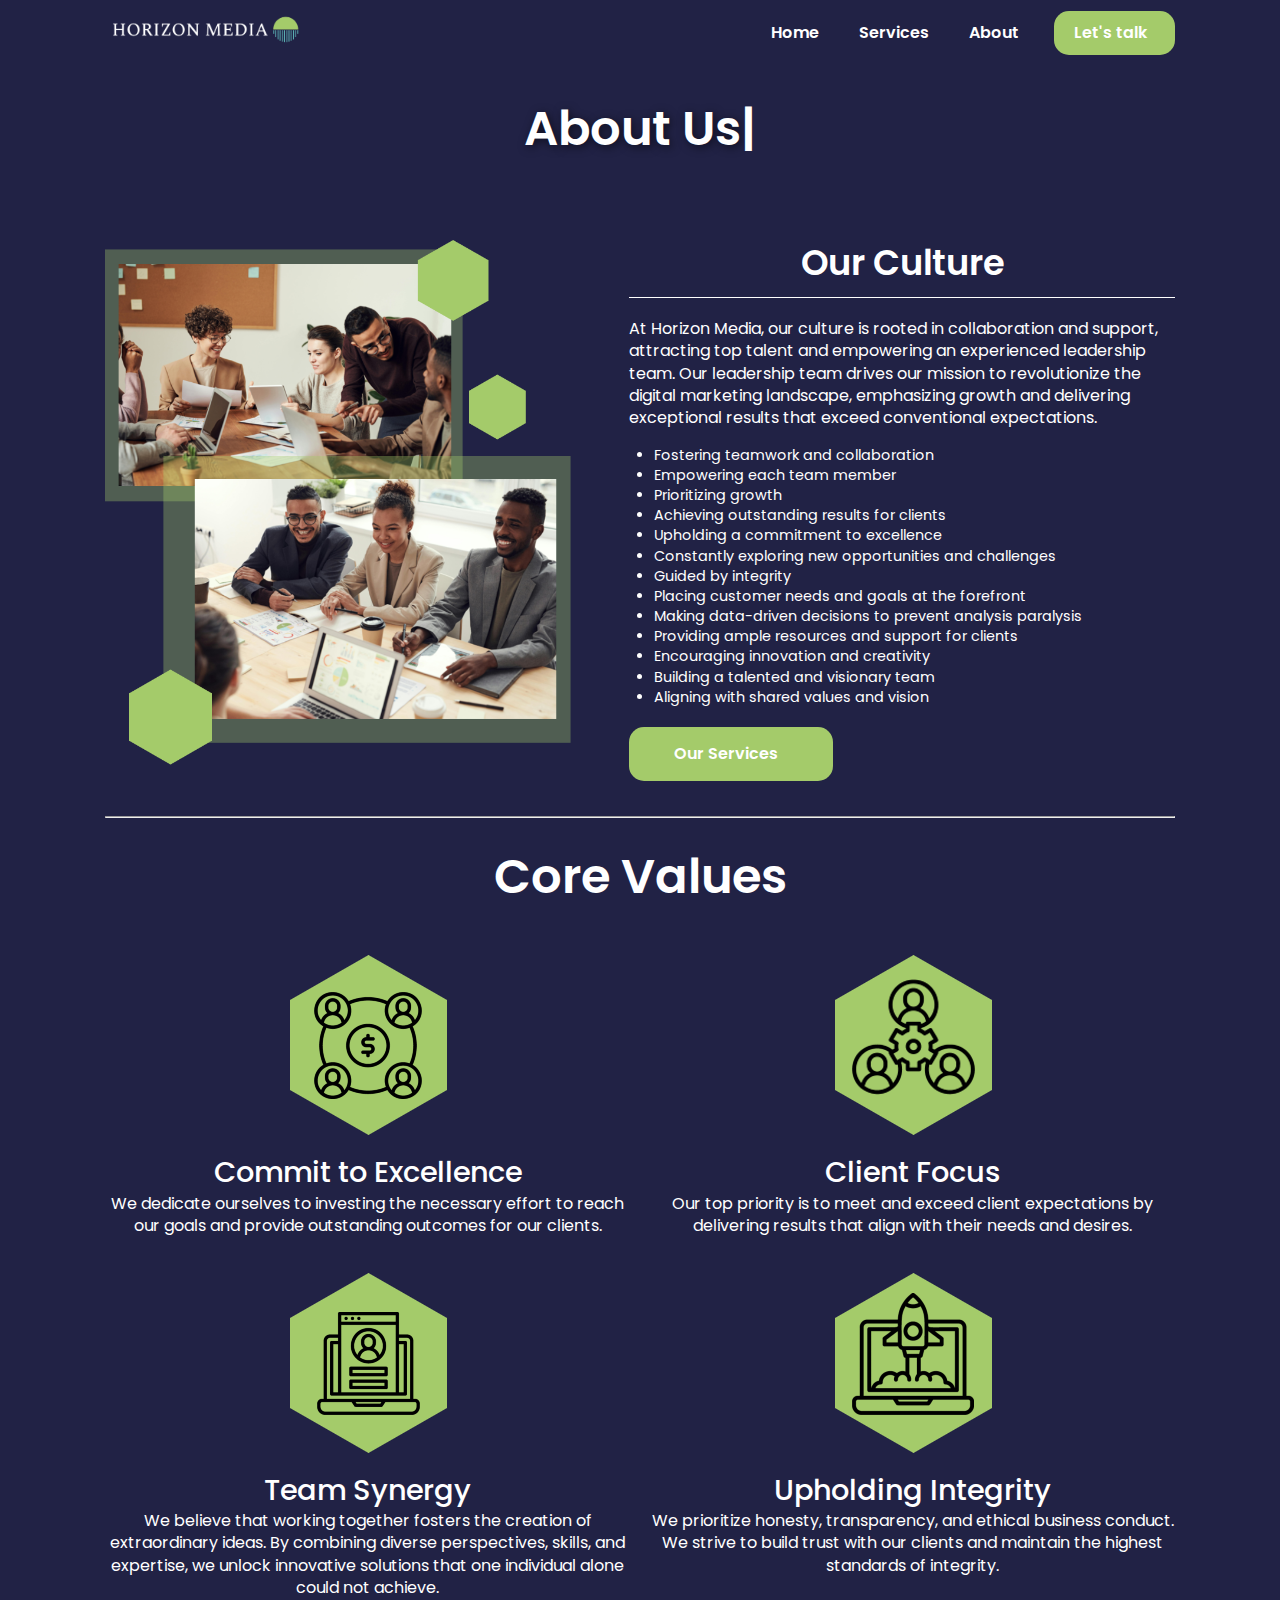
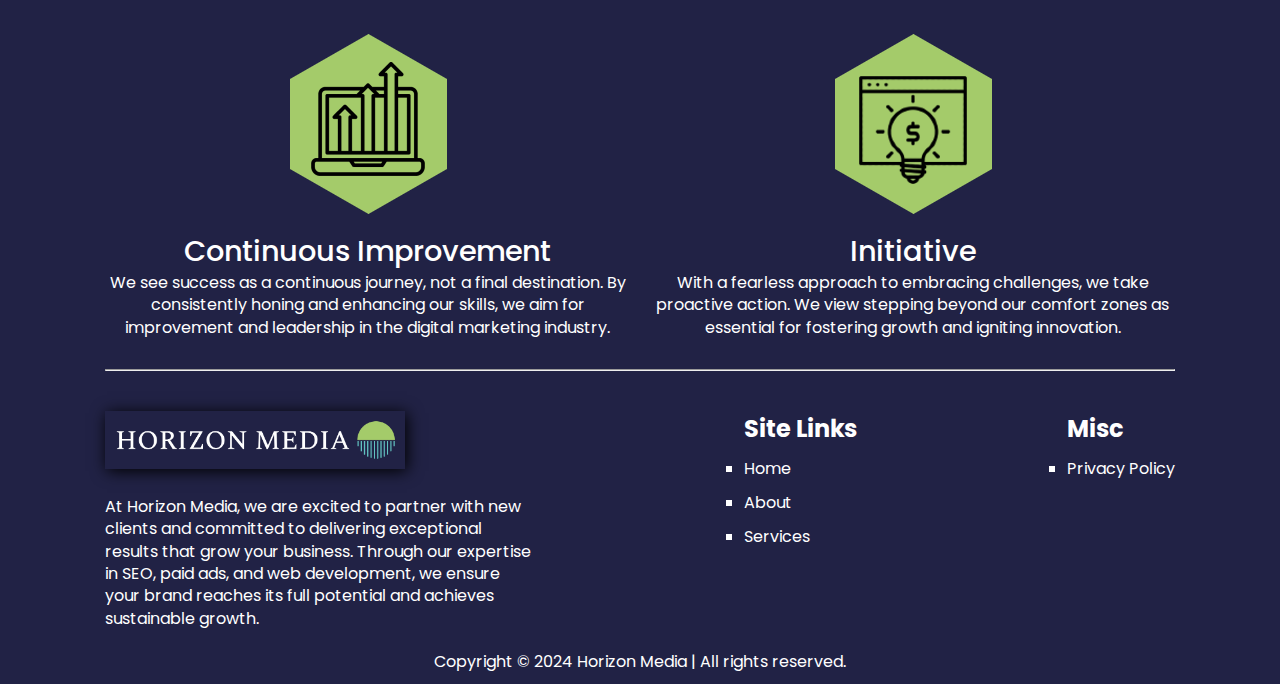
==== commit af3ae724: "Update about-us.html" ====
--- a/pages/about-us.html
+++ b/pages/about-us.html
@@ -10,6 +10,7 @@
     <link rel="stylesheet" href="https://cdnjs.cloudflare.com/ajax/libs/font-awesome/6.5.2/css/all.min.css" integrity="sha512-SnH5WK+bZxgPHs44uWIX+LLJAJ9/2PkPKZ5QiAj6Ta86w+fsb2TkcmfRyVX3pBnMFcV7oQPJkl9QevSCWr3W6A==" crossorigin="anonymous" referrerpolicy="no-referrer" />
     <link rel="stylesheet" href="../style/about-us.css">
     <link rel="shortcut icon" href="../images/logo-transparent-png.ico" type="image/x-icon">
+    <link href="https://assets.calendly.com/assets/external/widget.css" rel="stylesheet">
   </head>
 <body>
   <nav class="navbar">
@@ -32,9 +33,10 @@
             <a href="./about-us.html">About</a>
           </li>
           <li>
-            <a class="btn btn-light" href="#"> Let's talk
+            <a href="" onclick="Calendly.initPopupWidget({url: 'https://calendly.com/al3x200632/consultation-call'});return false;" class="btn btn-light"> Let's talk<i class="fa-solid fa-phone"></i></a>
+            <!-- <a class="btn btn-light" href="#"> Let's talk
               <i class="fa-solid fa-phone"></i> 
-            </a>
+            </a> -->
           </li>
         </ul>
       </div>
@@ -56,9 +58,10 @@
             <a href="./about-us.html">About</a>
           </li>
           <li>
-            <a class="btn btn-light" href="#"> Let's talk
+            <a href="" onclick="Calendly.initPopupWidget({url: 'https://calendly.com/al3x200632/consultation-call'});return false;" class="btn btn-light"> Let's talk<i class="fa-solid fa-phone"></i></a>
+            <!-- <a class="btn btn-light" href="#"> Let's talk
               <i class="fa-solid fa-phone"></i> 
-            </a>
+            </a> -->
           </li>
         </ul>
       </div>
@@ -200,7 +203,7 @@
           <img src="../images/fullLogo.png" alt="">
         </a>
         <p class="footer-text text-md">
-          At Horizon Media, we’re proud of the successes our clients have achieved thanks to our help. We’ve worked with businesses of all sizes in a wide range of industries, and we’re always excited to see the results of our efforts.
+          At Horizon Media, we are excited to partner with new clients and committed to delivering exceptional results that grow your business. Through our expertise in SEO, paid ads, and web development, we ensure your brand reaches its full potential and achieves sustainable growth.
         </p>
         <div class="icons">
           <div class="fb">
@@ -278,5 +281,6 @@
 
     writeLoop();
   </script>
+  <script src="https://assets.calendly.com/assets/external/widget.js" type="text/javascript" async></script>
 </body>
 </html> 
--- a/style/about-us.css
+++ b/style/about-us.css
@@ -512,12 +512,13 @@
 
   footer .container {
     flex-direction: column;
+    align-items: center;
   }
 
   footer .container .col-1,
   footer .container .col-2,
   footer .container .col-3 {
-    width: 90%;
+    width: 100%;
   }
 
   footer .container .col-2,
@@ -525,6 +526,11 @@
     margin-top: 10px;
   }
 
+  footer .container .col-2 .links,
+  footer .container .col-3 .links {
+    padding-inline: 15px;
+  }
+
   .copyright {
     padding: 25px 0;
   }
